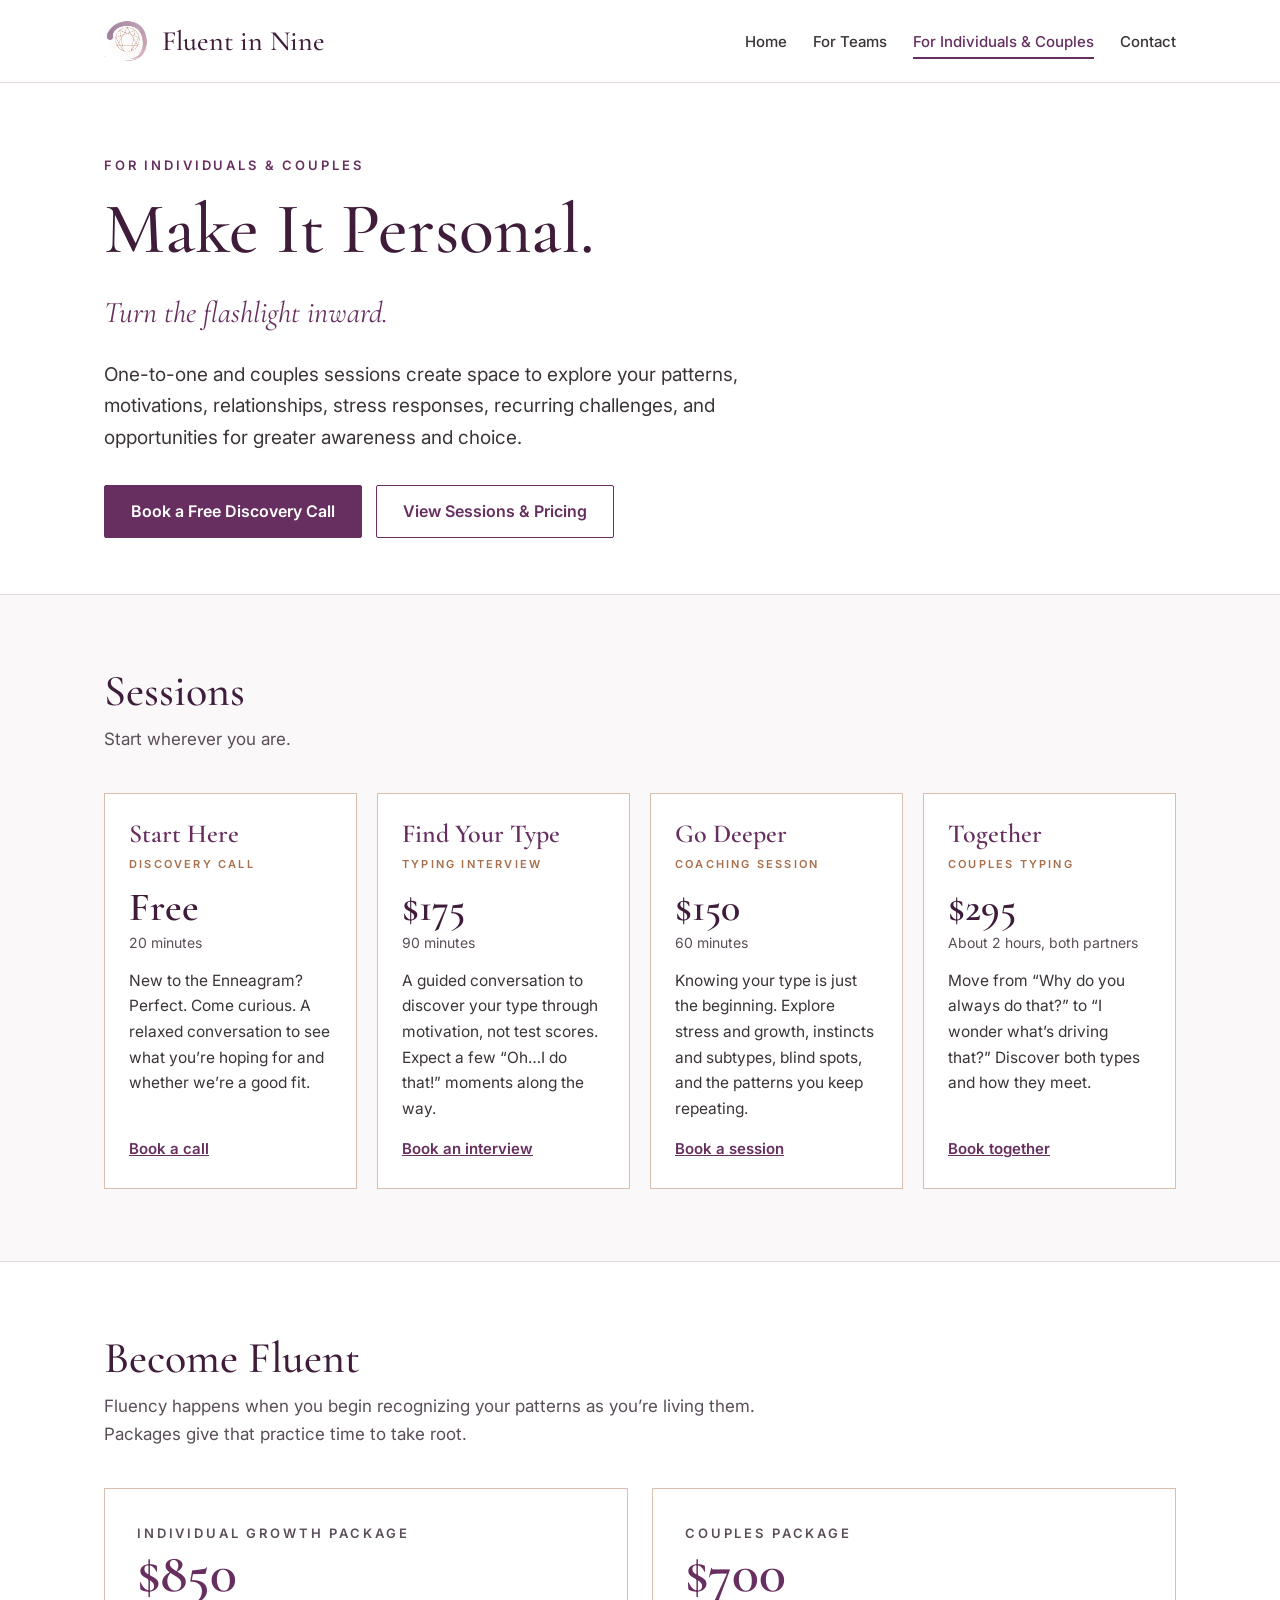
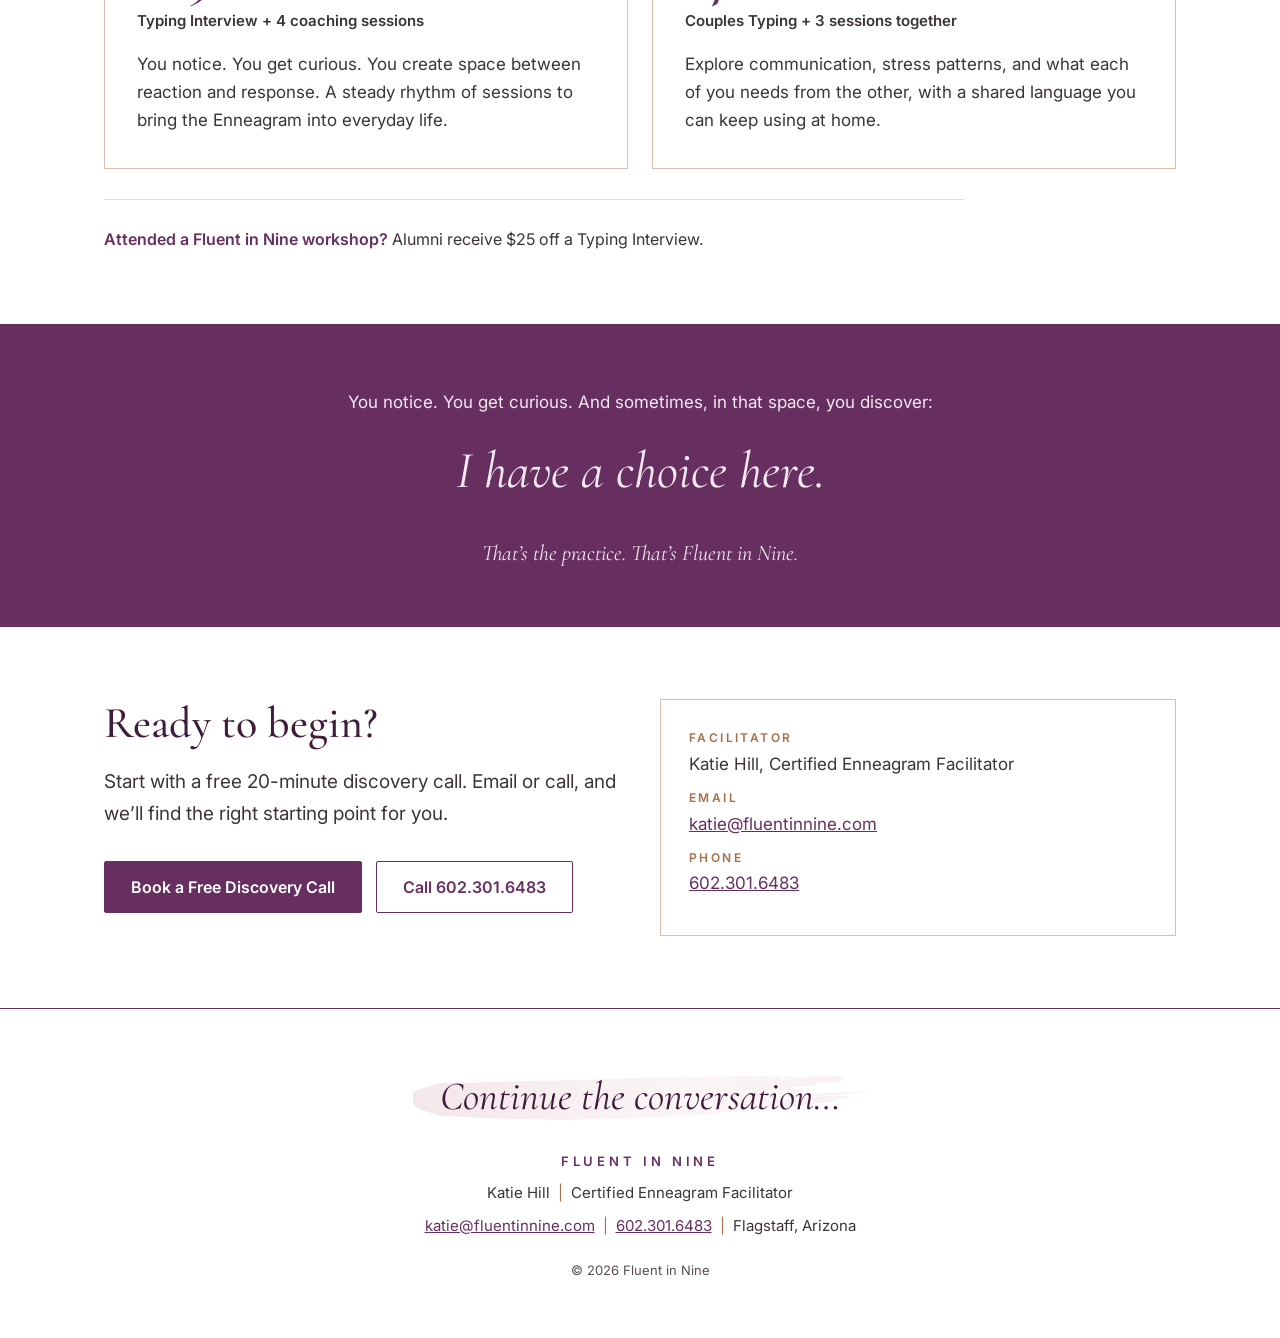
==== individuals.html @ f205745a "Launch Fluent in Nine website Co-Authored-By: Claude Opus 5.5 <noreply@anthropic.com> Claude-Session" ====
<!doctype html>
<html lang="en">
<head>
<meta charset="utf-8">
<meta name="viewport" content="width=device-width, initial-scale=1">
<title>Individuals &amp; Couples | Fluent in Nine</title>
<meta name="description" content="Enneagram typing interviews, coaching sessions, couples typing and packages with Certified Enneagram Facilitator Katie Hill. Start with a free 20-minute discovery call.">
<meta property="og:title" content="Individuals &amp; Couples | Fluent in Nine">
<meta property="og:description" content="Make it personal. Turn the flashlight inward. Start with a free discovery call.">
<meta property="og:image" content="https://www.fluentinnine.com/images/enneagram-mark.png">
<meta property="og:url" content="https://www.fluentinnine.com/individuals.html">
<link rel="icon" href="favicon.png">
<link rel="apple-touch-icon" href="images/apple-touch-icon.png">
<link rel="preconnect" href="https://fonts.googleapis.com">
<link rel="preconnect" href="https://fonts.gstatic.com" crossorigin>
<link href="https://fonts.googleapis.com/css2?family=Cormorant+Garamond:ital,wght@0,500;0,600;1,500;1,600&family=Inter:wght@400;500;600&display=swap" rel="stylesheet">
<link rel="stylesheet" href="css/style.css">
</head>
<body>
<a class="skip" href="#main">Skip to content</a>

<header class="site-header">
  <div class="wrap">
    <a class="brand" href="index.html"><img src="images/enneagram-mark.png" alt=""><span>Fluent in Nine</span></a>
    <nav class="site-nav" aria-label="Main">
      <ul>
        <li><a href="index.html">Home</a></li>
        <li><a href="teams.html">For Teams</a></li>
        <li><a href="individuals.html" aria-current="page">For Individuals &amp; Couples</a></li>
        <li><a href="#book">Contact</a></li>
      </ul>
    </nav>
  </div>
</header>

<main id="main">

<section class="page-hero">
  <div class="wrap">
    <p class="eyebrow">For Individuals &amp; Couples</p>
    <h1>Make It Personal.</h1>
    <p class="italic">Turn the flashlight inward.</p>
    <p class="lead">One-to-one and couples sessions create space to explore your patterns, motivations, relationships, stress responses, recurring challenges, and opportunities for greater awareness and choice.</p>
    <div class="actions">
      <a class="btn btn-primary" href="#book">Book a Free Discovery Call</a>
      <a class="btn btn-ghost" href="#sessions">View Sessions &amp; Pricing</a>
    </div>
  </div>
</section>

<section class="section wash" id="sessions">
  <div class="wrap">
    <div class="section-head">
      <h2>Sessions</h2>
      <p>Start wherever you are.</p>
    </div>
    <div class="cards">
      <article class="card">
        <h3>Start Here</h3>
        <p class="sub">DISCOVERY CALL</p>
        <p class="price">Free</p>
        <p class="length">20 minutes</p>
        <p>New to the Enneagram? Perfect. Come curious. A relaxed conversation to see what you’re hoping for and whether we’re a good fit.</p>
        <a href="#book">Book a call</a>
      </article>
      <article class="card">
        <h3>Find Your Type</h3>
        <p class="sub">TYPING INTERVIEW</p>
        <p class="price">$175</p>
        <p class="length">90 minutes</p>
        <p>A guided conversation to discover your type through motivation, not test scores. Expect a few “Oh…I do that!” moments along the way.</p>
        <a href="#book">Book an interview</a>
      </article>
      <article class="card">
        <h3>Go Deeper</h3>
        <p class="sub">COACHING SESSION</p>
        <p class="price">$150</p>
        <p class="length">60 minutes</p>
        <p>Knowing your type is just the beginning. Explore stress and growth, instincts and subtypes, blind spots, and the patterns you keep repeating.</p>
        <a href="#book">Book a session</a>
      </article>
      <article class="card">
        <h3>Together</h3>
        <p class="sub">COUPLES TYPING</p>
        <p class="price">$295</p>
        <p class="length">About 2 hours, both partners</p>
        <p>Move from “Why do you always do that?” to “I wonder what’s driving that?” Discover both types and how they meet.</p>
        <a href="#book">Book together</a>
      </article>
    </div>
  </div>
</section>

<section class="section">
  <div class="wrap">
    <div class="section-head">
      <h2>Become Fluent</h2>
      <p>Fluency happens when you begin recognizing your patterns as you’re living them. Packages give that practice time to take root.</p>
    </div>
    <div class="packages">
      <article class="package">
        <p class="eyebrow">Individual Growth Package</p>
        <p class="price">$850</p>
        <p class="includes">Typing Interview + 4 coaching sessions</p>
        <p>You notice. You get curious. You create space between reaction and response. A steady rhythm of sessions to bring the Enneagram into everyday life.</p>
      </article>
      <article class="package">
        <p class="eyebrow">Couples Package</p>
        <p class="price">$700</p>
        <p class="includes">Couples Typing + 3 sessions together</p>
        <p>Explore communication, stress patterns, and what each of you needs from the other, with a shared language you can keep using at home.</p>
      </article>
    </div>
    <div class="notes" style="grid-template-columns:minmax(0,1fr)">
      <p><strong>Attended a Fluent in Nine workshop?</strong> Alumni receive $25 off a Typing Interview.</p>
    </div>
  </div>
</section>

<section class="band center">
  <div class="wrap">
    <p>You notice. You get curious. And sometimes, in that space, you discover:</p>
    <p class="big">I have a choice here.</p>
    <p class="italic" style="color:#F3E9F1;font-size:22px">That’s the practice. That’s Fluent in Nine.</p>
  </div>
</section>

<section class="section" id="book">
  <div class="wrap contact">
    <div>
      <h2>Ready to begin?</h2>
      <p class="lead">Start with a free 20-minute discovery call. Email or call, and we’ll find the right starting point for you.</p>
      <div class="actions">
        <a class="btn btn-primary" href="mailto:katie@fluentinnine.com?subject=Discovery%20call%20request">Book a Free Discovery Call</a>
        <a class="btn btn-ghost" href="tel:+16023016483">Call 602.301.6483</a>
      </div>
    </div>
    <div class="contact-box">
      <p class="label">FACILITATOR</p>
      <p>Katie Hill, Certified Enneagram Facilitator</p>
      <p class="label">EMAIL</p>
      <p><a href="mailto:katie@fluentinnine.com">katie@fluentinnine.com</a></p>
      <p class="label">PHONE</p>
      <p><a href="tel:+16023016483">602.301.6483</a></p>
    </div>
  </div>
</section>

</main>

<footer class="site-footer">
  <div class="wrap">
    <p class="continue">Continue the conversation…</p>
    <p class="name">FLUENT IN NINE</p>
    <p>Katie Hill<span class="sep">|</span>Certified Enneagram Facilitator</p>
    <p><a href="mailto:katie@fluentinnine.com">katie@fluentinnine.com</a><span class="sep">|</span><a href="tel:+16023016483">602.301.6483</a><span class="sep">|</span>Flagstaff, Arizona</p>
    <p class="small">© 2026 Fluent in Nine</p>
  </div>
</footer>
</body>
</html>
---- css/style.css ----
/* Fluent in Nine — site styles, drawn from the services sheets */
:root {
  --plum: #672F60;
  --plum-deep: #3E1C3A;
  --mauve: #8E3B5E;
  --ink: #3B3438;
  --muted: #5A4E58;
  --copper: #A86F4C;
  --rule: #D7BEAE;
  --line: #E6D9E3;
  --wash: #FBF8FA;
  --white: #FFFFFF;
  --serif: 'Cormorant Garamond', Georgia, serif;
  --sans: 'Inter', system-ui, -apple-system, 'Segoe UI', sans-serif;
  --max: 1120px;
}

*, *::before, *::after { box-sizing: border-box; }
html { scroll-behavior: smooth; }
body {
  margin: 0;
  background: var(--white);
  color: var(--ink);
  font-family: var(--sans);
  font-size: 17px;
  line-height: 1.65;
  -webkit-font-smoothing: antialiased;
}
img { max-width: 100%; display: block; }
a { color: var(--plum); }
a:hover { color: var(--plum-deep); }
:focus-visible { outline: 2px solid var(--plum); outline-offset: 3px; }

.wrap { max-width: var(--max); margin: 0 auto; padding: 0 24px; }
.skip { position: absolute; left: -9999px; }
.skip:focus { left: 16px; top: 16px; background: var(--white); padding: 8px 12px; z-index: 10; }

/* Header */
.site-header { border-bottom: 1px solid var(--line); background: var(--white); }
.site-header .wrap { display: flex; flex-wrap: wrap; align-items: center; justify-content: space-between; gap: 12px 28px; padding-top: 18px; padding-bottom: 18px; }
.brand { display: flex; align-items: center; gap: 12px; text-decoration: none; color: var(--plum-deep); }
.brand img { width: 46px; height: 46px; object-fit: contain; }
.brand span { font-family: var(--serif); font-size: 28px; font-weight: 500; line-height: 1; }
.site-nav ul { list-style: none; margin: 0; padding: 0; display: flex; flex-wrap: wrap; gap: 6px 26px; }
.site-nav a { text-decoration: none; color: var(--ink); font-size: 15px; font-weight: 500; padding: 6px 0; border-bottom: 2px solid transparent; }
.site-nav a:hover { color: var(--plum); }
.site-nav a[aria-current="page"] { color: var(--plum); border-bottom-color: var(--plum); }

/* Type */
.eyebrow { margin: 0 0 14px; font-size: 13px; font-weight: 600; letter-spacing: 0.22em; text-transform: uppercase; color: var(--plum); }
.eyebrow.copper { color: var(--copper); }
h1, h2, h3 { font-family: var(--serif); font-weight: 500; color: var(--plum-deep); margin: 0; line-height: 1.1; text-wrap: balance; }
h1 { font-size: clamp(44px, 7vw, 72px); }
h2 { font-size: clamp(32px, 4.5vw, 44px); }
h3 { font-size: 26px; }
.lead { font-size: 19px; color: var(--ink); max-width: 680px; text-wrap: pretty; }
.italic { font-family: var(--serif); font-style: italic; color: var(--plum); }
.muted { color: var(--muted); }

/* Hero (home) */
.hero { text-align: center; padding: 64px 0 56px; }
.hero-mark { width: min(260px, 60vw); margin: 0 auto 8px; }
.hero h1 { font-size: clamp(52px, 9vw, 88px); }
.hero .tag { margin: 14px 0 0; font-size: 13px; font-weight: 600; letter-spacing: 0.32em; color: var(--plum); }
.divider { display: flex; align-items: center; justify-content: center; gap: 14px; margin: 30px auto 26px; max-width: 320px; }
.divider::before, .divider::after { content: ""; flex: 1; height: 1px; background: var(--copper); opacity: 0.7; }
.divider i { width: 7px; height: 7px; border: 1px solid var(--copper); transform: rotate(45deg); }
.motto { font-family: var(--serif); font-size: clamp(28px, 4vw, 38px); color: var(--plum-deep); font-weight: 600; margin: 0; }
.motto em { color: var(--mauve); font-weight: 500; }
.hero .lead { margin: 22px auto 0; text-align: center; }
.hero .lead + .lead { margin-top: 10px; }

/* Page hero (inner pages) */
.page-hero { padding: 72px 0 56px; }
.page-hero h1 { margin-top: 4px; }
.page-hero .italic { font-size: clamp(24px, 3vw, 30px); margin: 18px 0 0; }
.page-hero .lead { margin-top: 22px; }

/* Buttons */
.actions { display: flex; flex-wrap: wrap; gap: 14px; margin-top: 32px; }
.hero .actions { justify-content: center; }
.btn { display: inline-flex; align-items: center; justify-content: center; min-height: 48px; padding: 12px 26px; border-radius: 2px; font-weight: 600; font-size: 16px; text-decoration: none; border: 1px solid var(--plum); }
.btn-primary { background: var(--plum); color: var(--white); }
.btn-primary:hover { background: var(--plum-deep); border-color: var(--plum-deep); color: var(--white); }
.btn-ghost { background: transparent; color: var(--plum); }
.btn-ghost:hover { background: var(--wash); }
.btn-light { background: var(--white); color: var(--plum); border-color: var(--white); }
.btn-light:hover { background: #F3E9F1; color: var(--plum-deep); }

/* Sections */
.section { padding: 72px 0; }
.section.wash { background: var(--wash); border-top: 1px solid var(--line); border-bottom: 1px solid var(--line); }
.section-head { margin-bottom: 40px; }
.section-head p { margin: 10px 0 0; color: var(--muted); max-width: 680px; }

/* Five-part journey */
.journey { display: grid; grid-template-columns: repeat(5, minmax(0, 1fr)); border-top: 1px solid var(--rule); padding-top: 28px; }
.journey > div { padding: 0 20px; border-left: 1px solid var(--rule); display: flex; flex-direction: column; }
.journey > div:first-child { border-left: 0; padding-left: 0; }
.journey > div:last-child { padding-right: 0; }
.journey img { width: 52px; height: 52px; margin: 0 auto 10px; }
.journey h3 { text-align: center; font-size: 24px; }
.journey .sub { text-align: center; margin: 6px 0 14px; font-size: 11px; font-weight: 600; letter-spacing: 0.2em; color: var(--copper); min-height: 1.6em; }
.journey p { font-size: 15px; margin: 0 0 12px; }
.journey .bold { font-weight: 600; color: var(--plum-deep); }
.journey .quote { font-family: var(--serif); font-style: italic; font-size: 19px; color: var(--plum); line-height: 1.3; }
.journey .tagline { margin-top: auto; padding-top: 12px; border-top: 1px solid var(--rule); font-family: var(--serif); font-style: italic; font-size: 18px; line-height: 1.35; color: var(--plum); }
.journey a.more { font-size: 14px; font-weight: 600; margin: 0 0 14px; }

/* Two paths */
.paths { display: grid; grid-template-columns: repeat(2, minmax(0, 1fr)); gap: 24px; }
.path { border: 1px solid var(--rule); padding: 34px 32px; display: flex; flex-direction: column; background: var(--white); }
.path h3 { font-size: 32px; }
.path .italic { font-size: 22px; margin: 10px 0 14px; line-height: 1.3; }
.path p { margin: 0 0 20px; }
.path .btn { margin-top: auto; align-self: flex-start; }

/* Columns (inner pages) */
.cols { display: grid; grid-template-columns: repeat(3, minmax(0, 1fr)); }
.cols > div { padding: 0 26px; border-left: 1px solid var(--rule); display: flex; flex-direction: column; }
.cols > div:first-child { border-left: 0; padding-left: 0; }
.cols > div:last-child { padding-right: 0; }
.cols h3 { color: var(--plum); font-weight: 600; font-size: 28px; }
.cols .sub { margin: 6px 0 14px; font-size: 11px; font-weight: 600; letter-spacing: 0.2em; color: var(--copper); }
.cols p { margin: 0 0 16px; }
.cols .tagline { margin-top: auto; padding-top: 12px; border-top: 1px solid var(--rule); font-family: var(--serif); font-style: italic; font-size: 19px; line-height: 1.35; color: var(--plum); }

/* Pricing */
.price-card { border: 1px solid var(--rule); padding: 36px 34px; max-width: 860px; background: var(--white); }
.price-line { margin: 0; font-family: var(--serif); font-size: 34px; color: var(--plum-deep); line-height: 1.1; }
.price-line strong { font-size: 62px; font-weight: 600; color: var(--plum); }
.price-card p:not(.price-line) { margin: 14px 0 0; font-size: 17px; }
.notes { display: grid; grid-template-columns: repeat(2, minmax(0, 1fr)); gap: 20px 48px; margin-top: 30px; padding-top: 26px; border-top: 1px solid var(--line); max-width: 860px; }
.notes p { margin: 0; font-size: 16px; }
.notes strong { color: var(--plum); font-weight: 600; }

/* Session cards */
.cards { display: grid; grid-template-columns: repeat(4, minmax(0, 1fr)); gap: 20px; }
.card { border: 1px solid var(--rule); background: var(--white); padding: 26px 24px; display: flex; flex-direction: column; }
.card h3 { color: var(--plum); font-weight: 600; font-size: 26px; }
.card .sub { margin: 6px 0 0; font-size: 11px; font-weight: 600; letter-spacing: 0.2em; color: var(--copper); }
.card .price { margin: 14px 0 0; font-family: var(--serif); font-size: 40px; font-weight: 600; color: var(--plum-deep); line-height: 1; }
.card .length { margin: 4px 0 14px; font-size: 14px; color: var(--muted); }
.card p { margin: 0 0 16px; font-size: 15.5px; }
.card a { margin-top: auto; font-weight: 600; font-size: 15px; }
.packages { display: grid; grid-template-columns: repeat(2, minmax(0, 1fr)); gap: 24px; }
.package { border: 1px solid var(--rule); padding: 34px 32px; }
.package .eyebrow { color: var(--muted); }
.package .price { margin: 0; font-family: var(--serif); font-size: 56px; font-weight: 600; color: var(--plum); line-height: 1; }
.package .includes { margin: 8px 0 16px; font-weight: 600; font-size: 15px; }
.package p { margin: 0; }

/* Plum band */
.band { background: var(--plum); color: var(--white); }
.band .wrap { padding-top: 56px; padding-bottom: 56px; display: flex; flex-wrap: wrap; align-items: center; justify-content: space-between; gap: 24px; }
.band .big { margin: 0; font-family: var(--serif); font-style: italic; font-size: clamp(28px, 3.6vw, 38px); line-height: 1.2; }
.band p { margin: 8px 0 0; color: #F3E9F1; }
.band.center .wrap { flex-direction: column; text-align: center; }
.band.center .big { font-size: clamp(36px, 5vw, 52px); }

/* Contact block */
.contact { display: grid; grid-template-columns: minmax(0, 1fr) minmax(0, 1fr); gap: 40px; align-items: start; }
.contact h2 { margin-bottom: 14px; }
.contact-box { border: 1px solid var(--rule); padding: 28px; }
.contact-box p { margin: 0 0 10px; }
.contact-box .label { font-size: 12px; font-weight: 600; letter-spacing: 0.2em; color: var(--copper); margin-bottom: 2px; }

/* Footer */
.site-footer { border-top: 1px solid var(--plum); text-align: center; padding: 48px 0 56px; position: relative; }
.site-footer .continue { position: relative; display: inline-block; margin: 0; padding: 6px 40px; font-family: var(--serif); font-style: italic; font-size: clamp(30px, 4vw, 40px); color: var(--plum-deep); }
.site-footer .continue::before { content: ""; position: absolute; inset: 0; background: url("../images/brushstroke.png") center / 100% 100% no-repeat; z-index: -1; }
.site-footer .continue { z-index: 0; }
.site-footer .name { margin: 16px 0 0; font-size: 13px; font-weight: 600; letter-spacing: 0.3em; color: var(--plum); }
.site-footer p { margin: 8px 0 0; font-size: 15px; }
.site-footer .sep { color: var(--copper); padding: 0 8px; }
.site-footer .small { margin-top: 22px; font-size: 13px; color: var(--muted); }

/* Responsive */
@media (max-width: 960px) {
  .journey { grid-template-columns: repeat(2, minmax(0, 1fr)); row-gap: 36px; }
  .journey > div, .journey > div:first-child, .journey > div:last-child { border-left: 0; padding: 0 16px 0 0; }
  .cards { grid-template-columns: repeat(2, minmax(0, 1fr)); }
}
@media (max-width: 720px) {
  body { font-size: 16px; }
  .section { padding: 56px 0; }
  .journey, .paths, .cols, .packages, .notes, .contact, .cards { grid-template-columns: minmax(0, 1fr); }
  .cols { row-gap: 36px; }
  .cols > div, .cols > div:first-child, .cols > div:last-child { border-left: 0; padding: 0; }
  .price-line strong { font-size: 50px; }
  .site-footer .continue { padding: 6px 12px; }
}
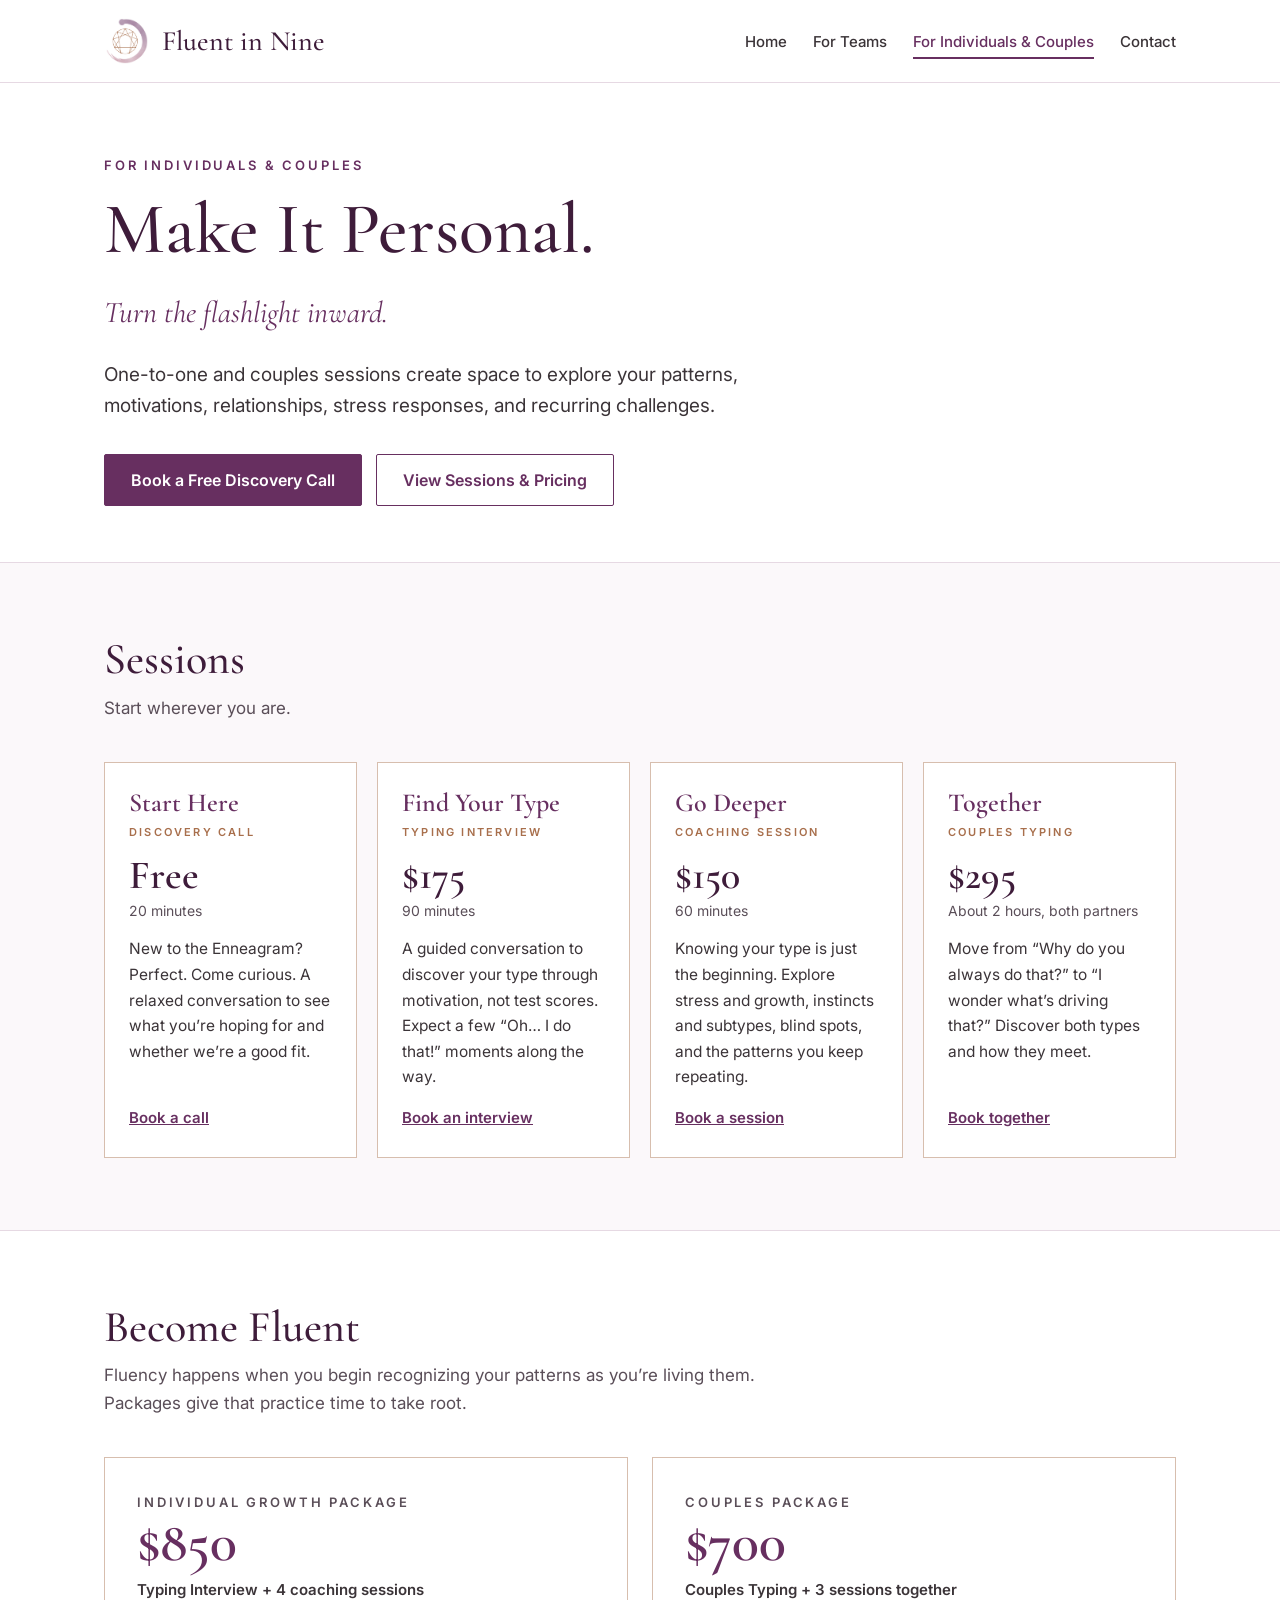
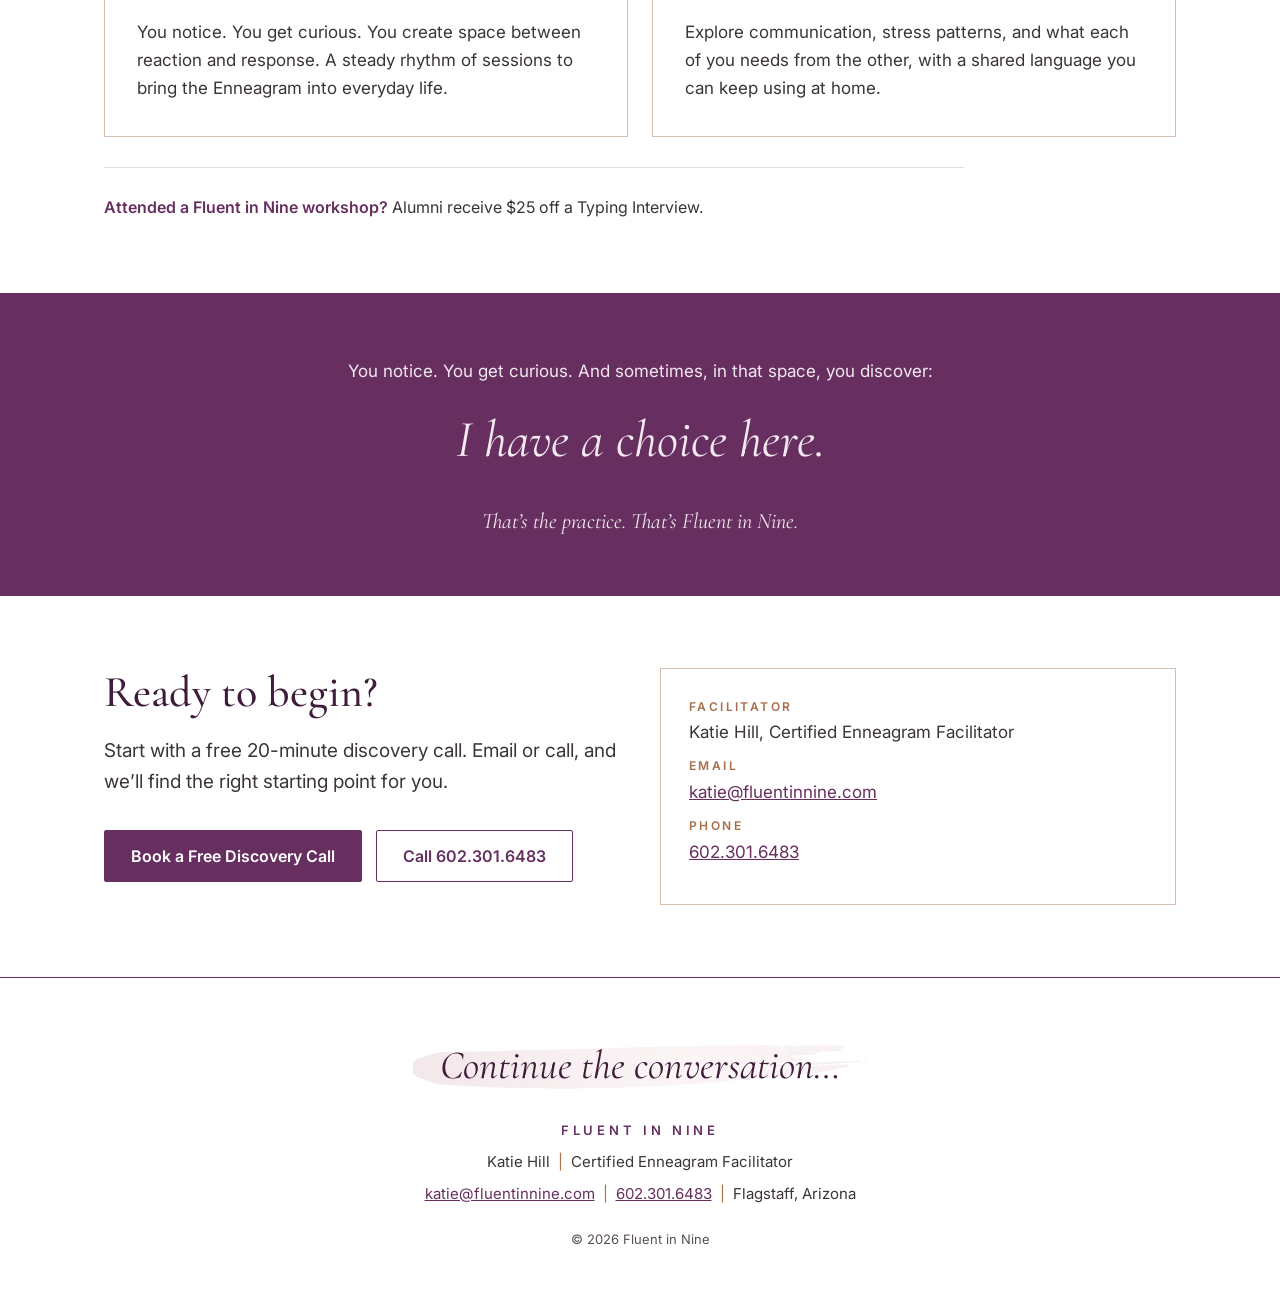
==== commit f2778d5e: "Align website copy with the printed services sheets Co-Authored-By: Claude Opus 5.5 <noreply@anthrop" ====
--- a/individuals.html
+++ b/individuals.html
@@ -40,7 +40,7 @@
     <p class="eyebrow">For Individuals &amp; Couples</p>
     <h1>Make It Personal.</h1>
     <p class="italic">Turn the flashlight inward.</p>
-    <p class="lead">One-to-one and couples sessions create space to explore your patterns, motivations, relationships, stress responses, recurring challenges, and opportunities for greater awareness and choice.</p>
+    <p class="lead">One-to-one and couples sessions create space to explore your patterns, motivations, relationships, stress responses, and recurring challenges.</p>
     <div class="actions">
       <a class="btn btn-primary" href="#book">Book a Free Discovery Call</a>
       <a class="btn btn-ghost" href="#sessions">View Sessions &amp; Pricing</a>
@@ -68,7 +68,7 @@
         <p class="sub">TYPING INTERVIEW</p>
         <p class="price">$175</p>
         <p class="length">90 minutes</p>
-        <p>A guided conversation to discover your type through motivation, not test scores. Expect a few “Oh…I do that!” moments along the way.</p>
+        <p>A guided conversation to discover your type through motivation, not test scores. Expect a few “Oh… I do that!” moments along the way.</p>
         <a href="#book">Book an interview</a>
       </article>
       <article class="card">
--- a/css/style.css
+++ b/css/style.css
@@ -60,8 +60,8 @@
 /* Hero (home) */
 .hero { text-align: center; padding: 64px 0 56px; }
 .hero-mark { width: min(260px, 60vw); margin: 0 auto 8px; }
-.hero h1 { font-size: clamp(52px, 9vw, 88px); }
-.hero .tag { margin: 14px 0 0; font-size: 13px; font-weight: 600; letter-spacing: 0.32em; color: var(--plum); }
+.hero h1 { font-size: clamp(48px, 8.2vw, 80px); }
+.hero .tag { margin: 14px 0 0; font-size: clamp(15px, 2.3vw, 19px); font-weight: 600; letter-spacing: 0.32em; color: var(--plum); }
 .divider { display: flex; align-items: center; justify-content: center; gap: 14px; margin: 30px auto 26px; max-width: 320px; }
 .divider::before, .divider::after { content: ""; flex: 1; height: 1px; background: var(--copper); opacity: 0.7; }
 .divider i { width: 7px; height: 7px; border: 1px solid var(--copper); transform: rotate(45deg); }
@@ -127,9 +127,12 @@
 
 /* Pricing */
 .price-card { border: 1px solid var(--rule); padding: 36px 34px; max-width: 860px; background: var(--white); }
-.price-line { margin: 0; font-family: var(--serif); font-size: 34px; color: var(--plum-deep); line-height: 1.1; }
+.price-line { margin: 0; font-family: var(--serif); font-size: clamp(36px, 5vw, 48px); color: var(--plum-deep); line-height: 1.1; }
 .price-line strong { font-size: 62px; font-weight: 600; color: var(--plum); }
 .price-card p:not(.price-line) { margin: 14px 0 0; font-size: 17px; }
+.price-card .price-label { margin: 8px 0 0; font-size: 12px; font-weight: 600; letter-spacing: 0.2em; color: var(--copper); }
+.price-card .notes { margin-top: 24px; padding-top: 20px; border-top: 1px solid var(--line); max-width: none; }
+.price-card .notes p { margin: 0; font-size: 16px; }
 .notes { display: grid; grid-template-columns: repeat(2, minmax(0, 1fr)); gap: 20px 48px; margin-top: 30px; padding-top: 26px; border-top: 1px solid var(--line); max-width: 860px; }
 .notes p { margin: 0; font-size: 16px; }
 .notes strong { color: var(--plum); font-weight: 600; }
